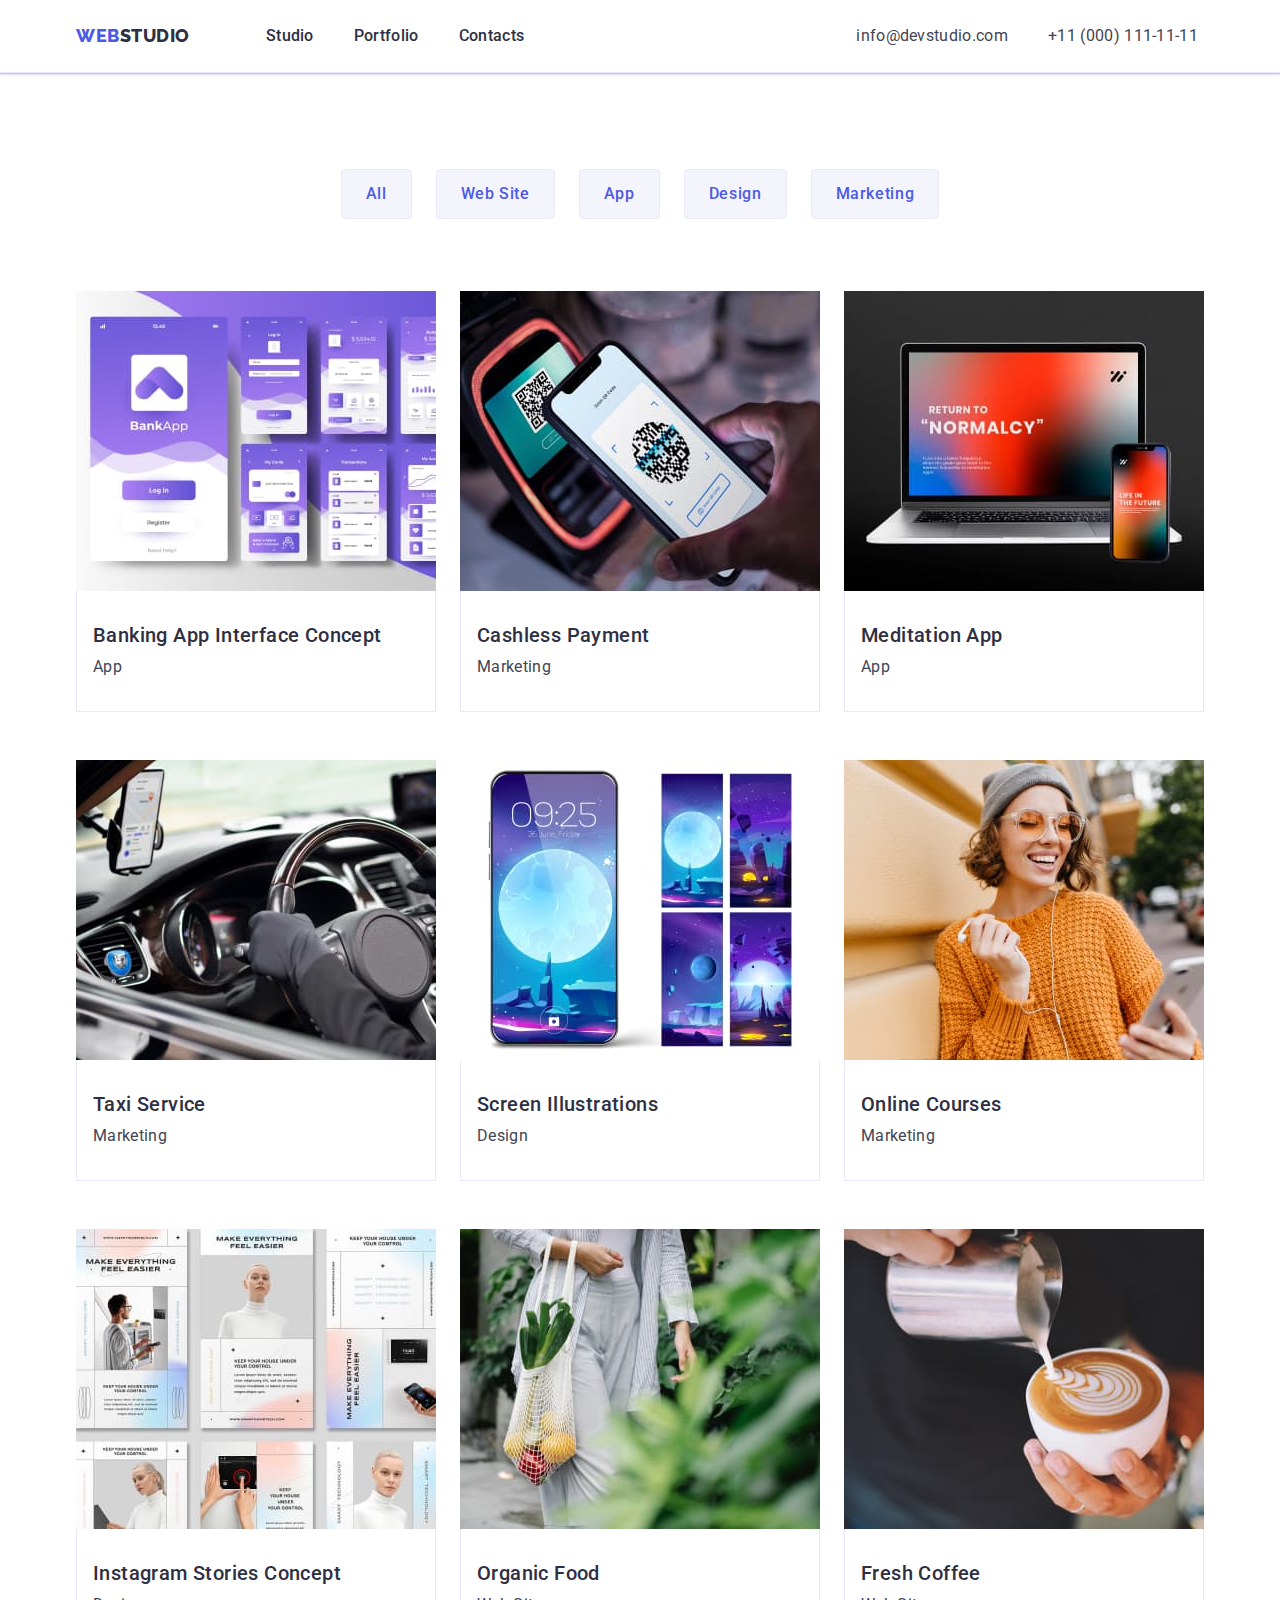
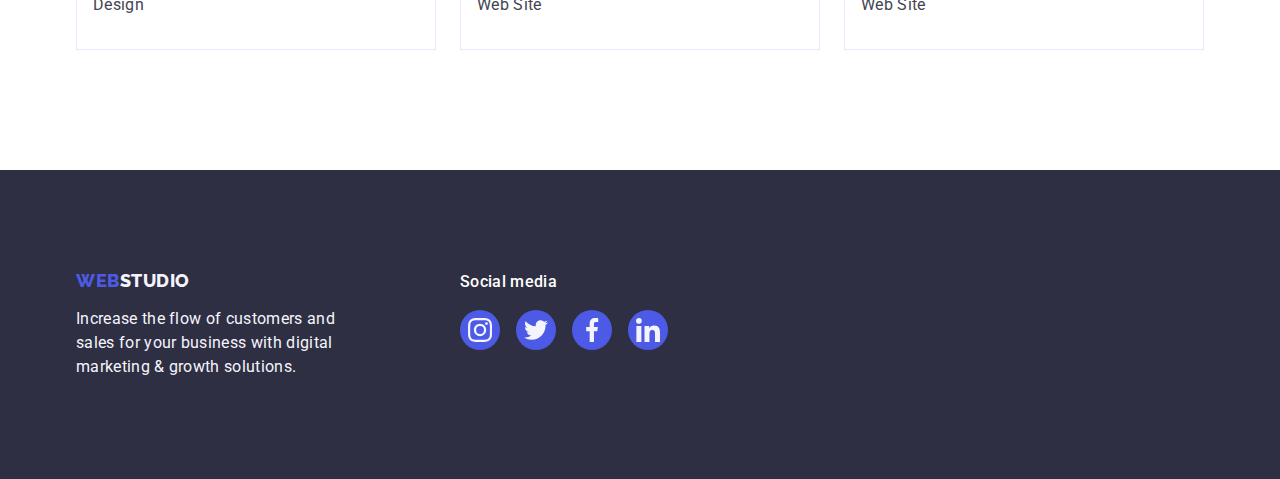
==== portfolio.html @ 57951b9c "finish" ====
<!DOCTYPE html>
<html lang="en">
  <head>
    <meta charset="UTF-8" />
    <meta http-equiv="X-UA-Compatible" content="IE=edge" />
    <meta name="viewport" content="width=device-width, initial-scale=1.0" />
    <title>Webstudio</title>
    <link rel="preconnect" href="https://fonts.googleapis.com" />
    <link rel="preconnect" href="https://fonts.gstatic.com" crossorigin />
    <link
      href="https://fonts.googleapis.com/css2?family=Montserrat:wght@400;700&family=Raleway:wght@800&family=Roboto:wght@400;500;700;900&display=swap"
      rel="stylesheet"/>
    <link
      rel="stylesheet"
      href="https://cdnjs.cloudflare.com/ajax/libs/modern-normalize/2.0.0/modern-normalize.min.css"/>
    <link rel="stylesheet" href="./css/styles.css" />
  </head>
  <body>
    <header class="header">
      <div class="header-all container">
        <nav class="header-nav">
          <a href="./index.html" class="logo link">WEB<span class="logo-studio-header">Studio</span></a>
          <ul class="menu-list list">
            <li>
              <a href="./index.html" class="menu link">Studio</a>
            </li>
            <li>
              <a href="./portfolio.html" class="menu link">Portfolio</a>
            </li>
            <li>
              <a href="" class="menu link">Contacts</a>
            </li>
          </ul>
        </nav>
        <address class="adress">
          <ul class="adress-list list">
            <li>
              <a href="mailto:info@devstudio.com" class="mail-tel link"
                >info@devstudio.com</a>
            </li>
            <li>
              <a href="tel:+110001111111" class="mail-tel link"
                >+11 (000) 111-11-11</a>
            </li>
          </ul>
        </address>
      </div>
    </header>
    <main>
      <section class="portfolio section">
        <div class="portfolio-all container">
          <h1 hidden class="visually-hidden">Portfolio</h1>
          <ul class="portfolio-list list">
            <li><button type="button" class="button-all">All</button></li>
            <li><button type="button" class="button-all">Web Site</button></li>
            <li><button type="button" class="button-all">App</button></li>
            <li><button type="button" class="button-all">Design</button></li>
            <li><button type="button" class="button-all">Marketing</button></li>
          </ul>
          <!--Images-->
          <ul class="portfolio-images-list list">
            <li class="images-portfolio">
              <a href="" class="images-link-portfolio link">
                <img src="./images/row1-img-1.jpg" alt="Banking" width="360" />
                <div class="services-all">
                  <h2 class="services">Banking App Interface Concept</h2>
                  <p class="services-text link">App</p>
                </div>
              </a>
            </li>
            <li class="images-portfolio">
              <a href="" class="images-link-portfolio link">
                <img src="./images/row1-img-2.jpg" alt="Cashless" width="360" />
                <div class="services-all">
                  <h2 class="services">Cashless Payment</h2>
                  <p class="services-text link">Marketing</p>
                </div>
              </a>
            </li>
            <li class="images-portfolio">
              <a href="" class="images-link-portfolio link">
                <img
                  src="./images/row1-img-3.jpg"
                  alt="Meditation"
                  width="360"/>
                <div class="services-all">
                  <h2 class="services">Meditation App</h2>
                  <p class="services-text link">App</p>
                </div>
              </a>
            </li>
            <li class="images-portfolio">
              <a href="" class="images-link-portfolio link">
                <img src="./images/row2-img-1.jpg" alt="Taxi" width="360" />
                <div class="services-all">
                  <h2 class="services">Taxi Service</h2>
                  <p class="services-text link">Marketing</p>
                </div>
              </a>
            </li>
            <li class="images-portfolio">
              <a href="" class="images-link-portfolio link">
                <img src="./images/row2-img-2.jpg" alt="Screen" width="360" />
                <div class="services-all">
                  <h2 class="services">Screen Illustrations</h2>
                  <p class="services-text link">Design</p>
                </div>
              </a>
            </li>
            <li class="images-portfolio">
              <a href="" class="images-link-portfolio link">
                <img src="./images/row2-img-3.jpg" alt="Courses" width="360" />
                <div class="services-all">
                  <h2 class="services">Online Courses</h2>
                  <p class="services-text link">Marketing</p>
                </div>
              </a>
            </li>
            <li class="images-portfolio">
              <a href="" class="images-link-portfolio link">
                <img
                  src="./images/row3-img-1.jpg"
                  alt="Instagram"
                  width="360"/>
                <div class="services-all">
                  <h2 class="services">Instagram Stories Concept</h2>
                  <p class="services-text link">Design</p>
                </div>
              </a>
            </li>
            <li class="images-portfolio">
              <a href="" class="images-link-portfolio link">
                <img src="./images/row3-img-2.jpg" alt="Food" width="360" />
                <div class="services-all">
                  <h2 class="services">Organic Food</h2>
                  <p class="services-text link">Web Site</p>
                </div>
              </a>
            </li>
            <li class="images-portfolio">
              <a href="" class="images-link-portfolio link">
                <img src="./images/row3-img-3.jpg" alt="Coffee" width="360" />
                <div class="services-all">
                  <h2 class="services">Fresh Coffee</h2>
                  <p class="services-text link">Web Site</p>
                </div>
              </a>
            </li>
          </ul>
        </div>
      </section>
    </main>
     <!--Footer-->
     <footer class="footer">
      <div class="footer-container container">
        <div class="main-footer">
        <a href="./index.html" class="logo-footer link"
          >WEB<span class="logo-studio">Studio</span></a>
        <p class="footer-text">
          Increase the flow of customers and sales for your business with
          digital marketing & growth solutions.
        </p>
      </div>
        <div class="footer-social">
          <p class="footer-paragraf">Social media</p>
          <ul class="social-list-footer list">
          <li class="social-list-iteam">
            <a href="" class="social-list-link-footer">
              <svg class="social-list-icons-footer" width="24" height="24">
                <use href="./images/icons.svg#instagram"></use>
              </svg>
            </a>
          </li>
          <li class="social-list-iteam">
            <a href="" class="social-list-link-footer">
              <svg class="social-list-icons-footer" width="24" height="24">
                <use href="./images/icons.svg#twitter"></use>
              </svg>
            </a>
          </li>
          <li class="social-list-iteam">
            <a href="" class="social-list-link-footer">
              <svg class="social-list-icons-footer" width="24" height="24">
                <use href="./images/icons.svg#facebook"></use>
              </svg>
            </a>
          </li>
          <li class="social-list-iteam">
            <a href="" class="social-list-link-footer">
              <svg class="social-list-icons-footer" width="24" height="24">
                <use href="./images/icons.svg#linkedin"></use>
              </svg>
            </a>
          </li>
        </ul>
      </div> 
     </div>
    </footer>
  </body>
</html>
---- css/styles.css ----
* {
    box-sizing: border-box;
}

body {
    font-family: 'Roboto', sans-serif;
    font-weight: 500;
    font-size: 16px;
    color: var(--paragraph-color);
    background-color: var(--text-color);
}

:root {
    --title-color: #404BBF;
    --text-color: #FFFFFF;
    --btn-color: #4d5ae5;
    --services-color: #2e2f42;
    --paragraph-color: #434455;
    --white-filler-color: #F4F4FD;
    --button-portfolio: #e7e9fc;
    --green-color:#31D0AA;
    --light-slate-color: #8E8F99;
}

p,
h1,
h2,
h3,
h4,
h5,
h6 {
    margin: 0;
}

ul,
ol {
    margin: 0;
    padding: 0;
}

.container {
    width: 1158px;
    padding: 0 15px;
    margin: 0 auto;
}

img {
    display: block;
}

.list {
    list-style: none;
}

.link {
    text-decoration: none;
}

.header {
    background-color: var(--text-color);
    margin: 0;
    border-bottom: 1px solid var(--button-portfolio);
    padding: 24px 0;
    box-shadow: 0px 2px 1px rgba(46, 47, 66, 0.08), 0px 1px 1px rgba(46, 47, 66, 0.16), 0px 1px 6px rgba(46, 47, 66, 0.08);
}

.header-all {
    display: flex;
}

.header-nav {
    display: flex;
    align-items: center;
}

.logo {
    font-family: 'Raleway', sans-serif;
    font-style: normal;
    font-weight: 800;
    font-size: 18px;
    line-height: 1.17;
    letter-spacing: 0.03em;
    text-transform: uppercase;
    color: var(--btn-color);
    margin-right: 76px;

}

.logo-studio-header {
    color: var(--services-color);
}

.logo-studio {
    color: var(--white-filler-color);
}

.menu-list {
    display: flex;
    gap: 40px;
}

.menu {
    font-weight: 500;
    font-size: 16px;
    line-height: 1.5;
    letter-spacing: 0.02em;
    color: var(--services-color);
     padding: 24px 0;
}

.adress-list {
    display: flex;
    gap: 40px;
}

.adress {
    font-style: normal;
    font-weight: 400;
    font-size: 16px;
    line-height: 1.5;
    letter-spacing: 0.02em;
    color: var(--paragraph-color);
    margin-left: 332px;
    
}

.mail-tel {
    color: var(--paragraph-color);
}

.menu:hover,
.menu:focus {
    color: var(--title-color);
}

.mail-tel:hover,
.mail-tel:focus {
    color: var(--title-color);
}

.section-hero {
    background-color: var(--services-color);
    padding: 188px 0;
    background-image: linear-gradient(rgba(46, 47, 66, 0.7), rgba(46, 47, 66, 0.7)), url("../images/people.jpg"); 
    background-repeat: no-repeat;
    background-position: center;
    background-size: cover;
    max-width: 1440px;
    margin: 0 auto;
}

.hero-list {
    display: flex;
    flex-direction: column;
    justify-content: center;
}

.hero {
    font-weight: 700;
    font-size: 56px;
    line-height: 1.07;
    text-align: center;
    letter-spacing: 0.02em;
    color: var(--text-color);
    max-width: 496px;
    margin: 0 auto;
    display: flex;
    flex-direction: column;
    justify-content: center;
}


.button {
    font-family: 'Roboto', sans-serif;
    font-style: normal;
    font-weight: 500;
    font-size: 16px;
    line-height: 1.5;
    display: flex;
    align-items: center;
    letter-spacing: 0.04em;
    color: var(--text-color);
    cursor: pointer;
    background-color: var(--btn-color);
    display: block;
    min-width: 169px;
    height: 56px;
    border: none;
    border-radius: 4px;
    gap: 10px;
    margin-top: 48px;
    margin: 48px auto;
}

.button:hover,
.button:focus {
    background-color: var(--title-color);
}

.visually-hidden {
    position: absolute;
    width: 1px;
    height: 1px;
    margin: -1px;
    border: 0;
    padding: 0;
    white-space: nowrap;
    clip-path: inset(100%);
    clip: rect(0 0 0 0);
    overflow: hidden;
}

.section-about-work {
    background-color: var(--text-color);
    padding: 120px 0;

}

.about-work-list {
    display: flex;
    gap: 24px;
}

.about-work-list-text {
    width: calc((100% - 72px) / 4);
}

.about-work {
    font-weight: 500;
    font-size: 20px;
    line-height: 1.2;
    letter-spacing: 0.02em;
    color: var(--services-color);
    margin-bottom: 8px;
}

.about-work-text {
    font-weight: 400;
    font-size: 16px;
    line-height: 1.5;
    letter-spacing: 0.02em;
    color: var(--paragraph-color);
}
.about-work-icons-link{
    display: flex;
    justify-content: center;
    align-items: center;
    height: 112px;
    background-color: var(--white-filler-color);
    margin-bottom: 8px;
    border-radius: 4px;
}

.section-work {
    background-color: var(--text-color);
    padding-bottom: 120px;

}

.work-all {
    display: flex;
    flex-direction: column;
    justify-content: center;
}

.work {
    font-weight: 700;
    font-size: 36px;
    line-height: 1.11;
    text-align: center;
    letter-spacing: 0.02em;
    text-transform: capitalize;
    color: var(--services-color);
    margin-bottom: 72px;
}

.work-list {
    display: flex;
    gap: 24px;
}

.work-images {
    width: calc((100% - 48px) / 3);
}

.section-team {
    background-color: var(--white-filler-color);
    padding: 120px 0;
}

.team-all {
    display: flex;
    flex-direction: column;
    justify-content: center;
}

.team-photo-list {
    display: flex;
    gap: 24px;
}

.team-photo {
    background-color: var(--text-color);
    width: calc((100% - 72px) / 4);
    border-radius: 0px 0px 4px 4px;
    box-shadow:  0px 1px 6px rgba(46, 47, 66, 0.08), 0px 1px 1px rgba(46, 47, 66, 0.16), 0px 2px 1px rgba(46, 47, 66, 0.08);
}

.team {
    font-weight: 700;
    font-size: 36px;
    line-height: 1.11;
    letter-spacing: 0.02em;
    text-align: center;
    text-transform: capitalize;
    color: var(--services-color);
    margin-bottom: 72px;
    text-align: center;
}

.worker-name {
    font-weight: 500;
    font-size: 20px;
    line-height: 1.2;
    letter-spacing: 0.02em;
    color: var(--services-color);
    text-align: center;
    margin-bottom: 8px;
}

.profession {
    font-weight: 400;
    font-size: 16px;
    line-height: 1.5;
    letter-spacing: 0.02em;
    color: var(--paragraph-color);
    text-align: center;
}

.worker-all {
    padding: 32px 0px;
}
.social-list{
    display: flex;
    justify-content: center;
    gap: 24px;
    margin-top: 8px;
}
.social-list-link{
    display: flex;
    justify-content: center;
    align-items: center;
    width: 40px;
    height: 40px;
    border-radius: 50%;
    background-color: var(--btn-color);
}
.social-list-link:hover,
.social-list-link:focus{
    background-color: var(--title-color);
}
.social-list-icons{
    fill: var(--white-filler-color);
}
.footer {
    display: flex;
    background-color: var(--services-color);
    padding: 100px 0;
    
}
.footer-container{
    display: flex;
    align-items: baseline;
}

.logo-footer {
    font-family: 'Raleway', sans-serif;
    font-style: normal;
    font-weight: 800;
    font-size: 18px;
    line-height: 1.17;
    letter-spacing: 0.03em;
    text-transform: uppercase;
    color: var(--btn-color);
    margin-right: 76px;
    display: inline-block;
    margin-bottom: 16px;
}

.footer-text {
    font-weight: 400;
    font-size: 16px;
    line-height: 1.5;
    letter-spacing: 0.02em;
    color: var(--white-filler-color);
    max-width: 264px;
}
.footer-paragraf{
    font-weight: 500;
    font-size: 16px;
    line-height: 1.5;
    letter-spacing: 0.02em;
    color: var(--text-color);
    margin-bottom: 16px;
}

.footer-social{
    display: block;
    max-width: 208px;
    max-height: 80px;
}
.social-list-footer{
    display: flex;
    justify-content: center;
    gap: 16px;
    margin-top: 16px;
}
.social-list-link-footer{
    display: flex;
    justify-content: center;
    align-items: center;
    width: 40px;
    height: 40px;
    border-radius: 50%;
    background-color: var(--btn-color);
}
.social-list-link-footer:hover,
.social-list-link-footer:focus{
    background-color: var(--green-color);
}
.social-list-icons-footer{
    fill: var(--white-filler-color);
}
.main-footer{
    display: block;
    max-width:264px ;
    max-height: 112px;
    margin-right: 120px;
}
.portfolio {
    padding: 96px 0 120px;
}

.portfolio-all {
    display: flex;
    flex-direction: column;
}

.portfolio-list {
    display: flex;
    justify-content: center;
    gap: 24px;
    margin-bottom: 72px;
}

.button-all {
    font-family: "Roboto", sans-serif;
    font-size: 16px;
    line-height: 1.5;
    letter-spacing: 0.04em;
    color: var(--btn-color);
    cursor: pointer;
    font-weight: 500;
    background-color: var(--white-filler-color);
    padding: 12px 24px;
    border: 1px solid var(--button-portfolio);
    border-radius: 4px;
}

.button-all:hover,
.button-all:focus {
    color: var(--text-color);
    background-color: var(--title-color);
    border: 1px solid transparent;
    box-shadow: 0px 3px 1px rgba(0, 0, 0, 0.1), 0px 2px 1px rgba(0, 0, 0, 0.08), 0px 2px 2px rgba(0, 0, 0, 0.12);
}
.portfolio-images-list {
    display: flex;
    flex-wrap: wrap;
    column-gap: 24px;
    row-gap: 48px;
}
.images-link-portfolio{
    display: block;
}
.images-link-portfolio:hover,
.images-link-portfolio:focus{
    box-shadow: 0px 1px 6px rgba(46, 47, 66, 0.08), 0px 1px 1px rgba(46, 47, 66, 0.16), 0px 2px 1px rgba(46, 47, 66, 0.08); 

}
.images-portfolio {
    width: calc((100% - 48px) / 3);
}
.services-all {
    padding: 32px 16px;
    border: 1px solid var(--button-portfolio);
    border-top: none;
}
.services {
    font-weight: 500;
    font-size: 20px;
    line-height: 1.2;
    letter-spacing: 0.02em;
    color: var(--services-color);
    margin-bottom: 8px;
}

.services-text {
    font-weight: 400;
    font-size: 16px;
    line-height: 1.5;
    letter-spacing: 0.02em;
    color: var(--paragraph-color);
}
.customers-section{
    padding: 120px 0;
    background-color: var(--text-color);
}
.customers-list{
    display: flex;
    gap: 24px;
}
.customers-link-all{
    width: calc((100% - 120px) / 6);
    height: 88px;
    background-color: var(--text-color);  
}
.customers-link{
    display: flex;
    justify-content: center;
    align-items: center;
    width: 100%;
    height: 100%;
    border: 1px solid var(--light-slate-color); 
    border-radius: 4px;
    color: var(--light-slate-color);
}
.customers-icons{
    fill: currentColor;
    
}
.customers-icons:focus,
.customers-icons:hover{
    fill: var(--title-color);
}
.customers-link:hover,
.customers-link:focus{
    border: 1px solid var(--title-color);
    color: var(--title-color);

}

.title-customers{
    margin-bottom: 72px;
}
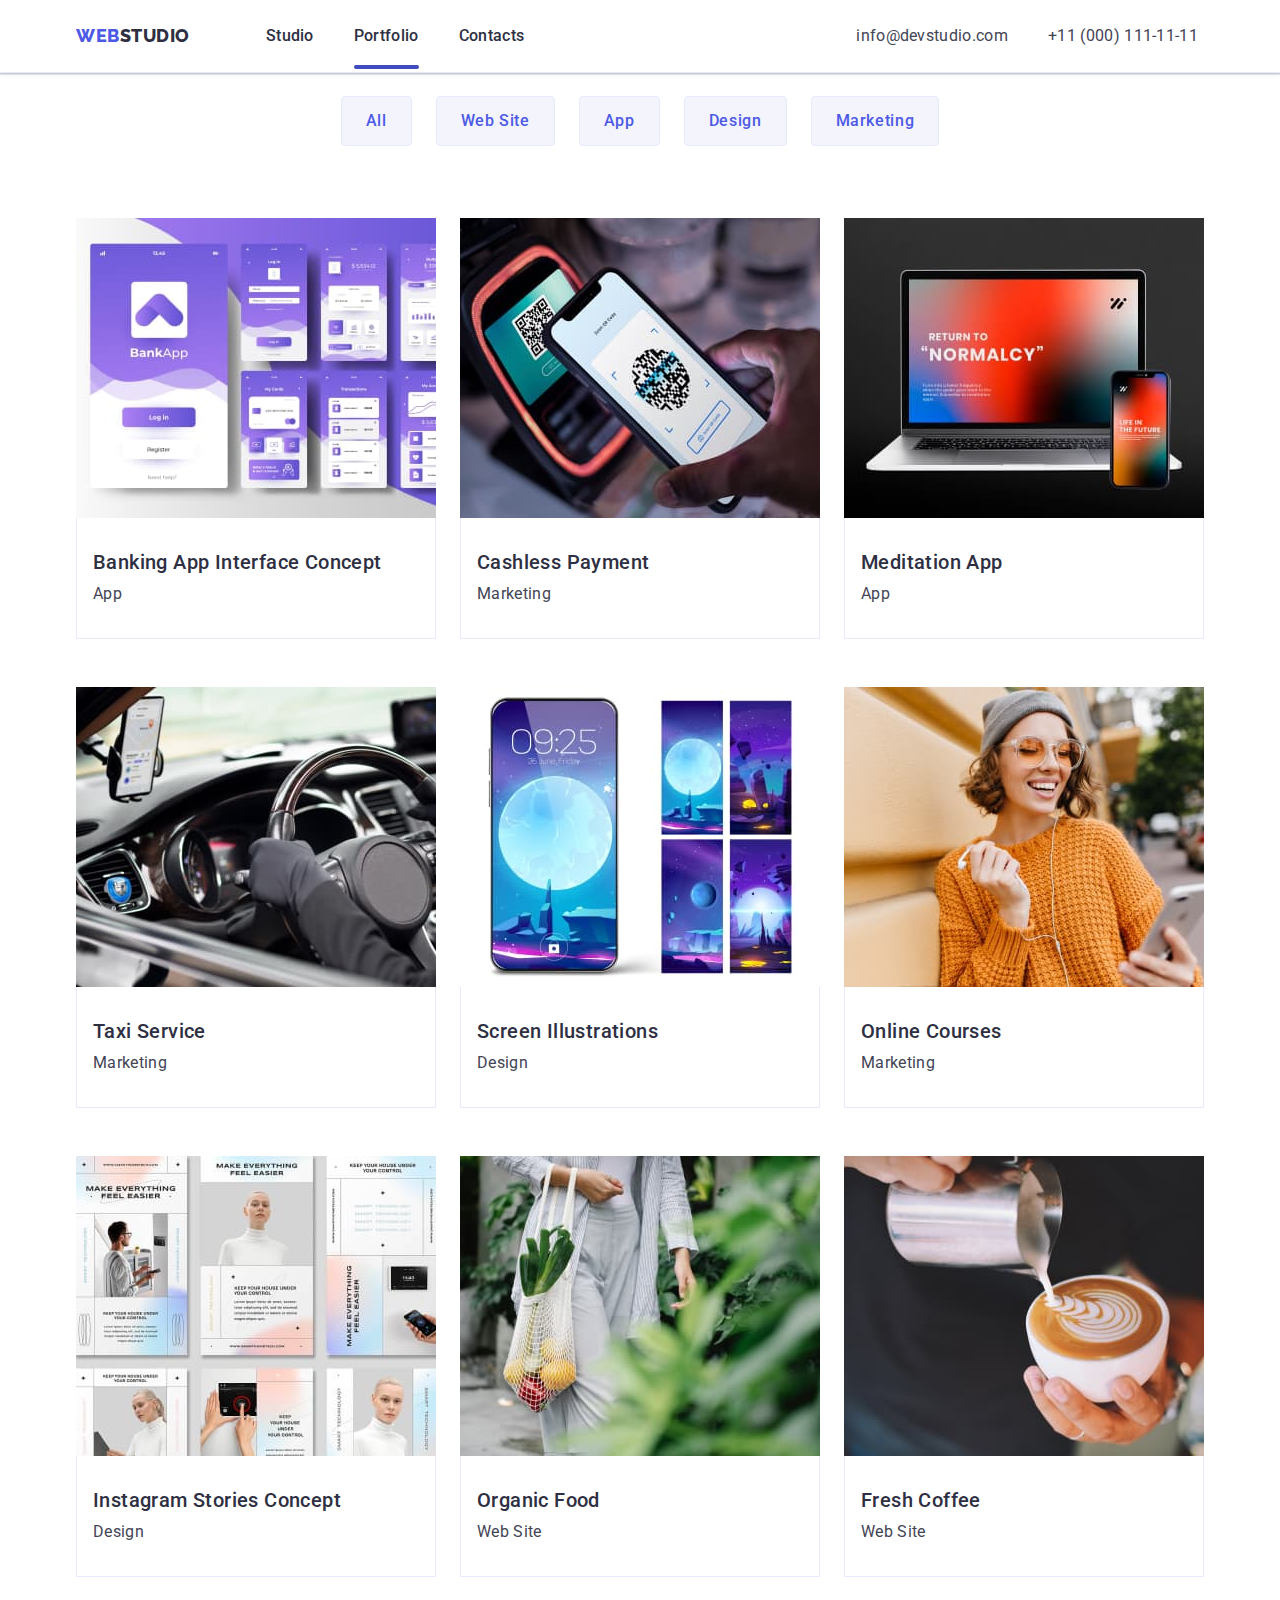
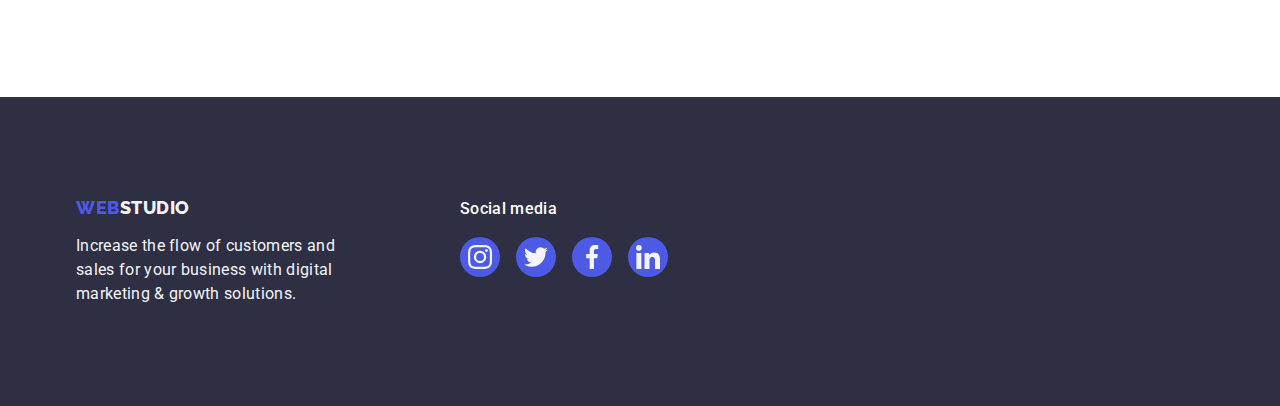
==== commit b1500603: "finish" ====
--- a/portfolio.html
+++ b/portfolio.html
@@ -25,7 +25,7 @@
               <a href="./index.html" class="menu link">Studio</a>
             </li>
             <li>
-              <a href="./portfolio.html" class="menu link">Portfolio</a>
+              <a href="./portfolio.html" class="menu menu-linea link">Portfolio</a>
             </li>
             <li>
               <a href="" class="menu link">Contacts</a>
@@ -61,7 +61,10 @@
           <ul class="portfolio-images-list list">
             <li class="images-portfolio">
               <a href="" class="images-link-portfolio link">
-                <img src="./images/row1-img-1.jpg" alt="Banking" width="360" />
+                <div class="images-wraper"><img src="./images/row1-img-1.jpg" alt="Banking" width="360" />
+                  <p class="overlay">
+                    14 Stylish and User-Friendly App Design Concepts · Task Manager App · Calorie Tracker App · Exotic Fruit Ecommerce App · Cloud Storage App</p>
+                </div>
                 <div class="services-all">
                   <h2 class="services">Banking App Interface Concept</h2>
                   <p class="services-text link">App</p>
@@ -70,7 +73,9 @@
             </li>
             <li class="images-portfolio">
               <a href="" class="images-link-portfolio link">
-                <img src="./images/row1-img-2.jpg" alt="Cashless" width="360" />
+                <div class="images-wraper"><img src="./images/row1-img-2.jpg" alt="Cashless" width="360" />
+                 <p class="overlay">
+                    14 Stylish and User-Friendly App Design Concepts · Task Manager App · Calorie Tracker App · Exotic Fruit Ecommerce App · Cloud Storage App</p></div>
                 <div class="services-all">
                   <h2 class="services">Cashless Payment</h2>
                   <p class="services-text link">Marketing</p>
@@ -79,10 +84,12 @@
             </li>
             <li class="images-portfolio">
               <a href="" class="images-link-portfolio link">
-                <img
+                <div class="images-wraper"><img
                   src="./images/row1-img-3.jpg"
                   alt="Meditation"
                   width="360"/>
+                  <p class="overlay">
+                    14 Stylish and User-Friendly App Design Concepts · Task Manager App · Calorie Tracker App · Exotic Fruit Ecommerce App · Cloud Storage App</p></div>
                 <div class="services-all">
                   <h2 class="services">Meditation App</h2>
                   <p class="services-text link">App</p>
@@ -91,7 +98,9 @@
             </li>
             <li class="images-portfolio">
               <a href="" class="images-link-portfolio link">
-                <img src="./images/row2-img-1.jpg" alt="Taxi" width="360" />
+                <div class="images-wraper"><img src="./images/row2-img-1.jpg" alt="Taxi" width="360" />
+                <p class="overlay">
+                    14 Stylish and User-Friendly App Design Concepts · Task Manager App · Calorie Tracker App · Exotic Fruit Ecommerce App · Cloud Storage App</p></div>
                 <div class="services-all">
                   <h2 class="services">Taxi Service</h2>
                   <p class="services-text link">Marketing</p>
@@ -100,7 +109,9 @@
             </li>
             <li class="images-portfolio">
               <a href="" class="images-link-portfolio link">
-                <img src="./images/row2-img-2.jpg" alt="Screen" width="360" />
+                <div class="images-wraper"><img src="./images/row2-img-2.jpg" alt="Screen" width="360" />
+                <p class="overlay">
+                    14 Stylish and User-Friendly App Design Concepts · Task Manager App · Calorie Tracker App · Exotic Fruit Ecommerce App · Cloud Storage App</p></div>
                 <div class="services-all">
                   <h2 class="services">Screen Illustrations</h2>
                   <p class="services-text link">Design</p>
@@ -109,7 +120,9 @@
             </li>
             <li class="images-portfolio">
               <a href="" class="images-link-portfolio link">
-                <img src="./images/row2-img-3.jpg" alt="Courses" width="360" />
+                <div class="images-wraper"><img src="./images/row2-img-3.jpg" alt="Courses" width="360" />
+                <p class="overlay">
+                    14 Stylish and User-Friendly App Design Concepts · Task Manager App · Calorie Tracker App · Exotic Fruit Ecommerce App · Cloud Storage App</p></div>
                 <div class="services-all">
                   <h2 class="services">Online Courses</h2>
                   <p class="services-text link">Marketing</p>
@@ -118,10 +131,12 @@
             </li>
             <li class="images-portfolio">
               <a href="" class="images-link-portfolio link">
-                <img
+                <div class="images-wraper"><img
                   src="./images/row3-img-1.jpg"
                   alt="Instagram"
                   width="360"/>
+                  <p class="overlay">
+                    14 Stylish and User-Friendly App Design Concepts · Task Manager App · Calorie Tracker App · Exotic Fruit Ecommerce App · Cloud Storage App</p></div>
                 <div class="services-all">
                   <h2 class="services">Instagram Stories Concept</h2>
                   <p class="services-text link">Design</p>
@@ -130,7 +145,9 @@
             </li>
             <li class="images-portfolio">
               <a href="" class="images-link-portfolio link">
-                <img src="./images/row3-img-2.jpg" alt="Food" width="360" />
+                <div class="images-wraper"><img src="./images/row3-img-2.jpg" alt="Food" width="360" />
+                <p class="overlay">
+                    14 Stylish and User-Friendly App Design Concepts · Task Manager App · Calorie Tracker App · Exotic Fruit Ecommerce App · Cloud Storage App</p></div>
                 <div class="services-all">
                   <h2 class="services">Organic Food</h2>
                   <p class="services-text link">Web Site</p>
@@ -139,7 +156,9 @@
             </li>
             <li class="images-portfolio">
               <a href="" class="images-link-portfolio link">
-                <img src="./images/row3-img-3.jpg" alt="Coffee" width="360" />
+                <div class="images-wraper"><img src="./images/row3-img-3.jpg" alt="Coffee" width="360" />
+                <p class="overlay">
+                    14 Stylish and User-Friendly App Design Concepts · Task Manager App · Calorie Tracker App · Exotic Fruit Ecommerce App · Cloud Storage App</p></div>
                 <div class="services-all">
                   <h2 class="services">Fresh Coffee</h2>
                   <p class="services-text link">Web Site</p>
--- a/css/styles.css
+++ b/css/styles.css
@@ -1,7 +1,6 @@
 * {
     box-sizing: border-box;
 }
-
 body {
     font-family: 'Roboto', sans-serif;
     font-weight: 500;
@@ -9,7 +8,6 @@
     color: var(--paragraph-color);
     background-color: var(--text-color);
 }
-
 :root {
     --title-color: #404BBF;
     --text-color: #FFFFFF;
@@ -20,8 +18,9 @@
     --button-portfolio: #e7e9fc;
     --green-color:#31D0AA;
     --light-slate-color: #8E8F99;
-}
-
+    --modal-background-color:#FCFCFC;
+    --transition-duration-and-func:250ms cubic-bezier(0.4, 0, 0.2, 1);
+}
 p,
 h1,
 h2,
@@ -31,48 +30,44 @@
 h6 {
     margin: 0;
 }
-
 ul,
 ol {
     margin: 0;
     padding: 0;
 }
-
 .container {
     width: 1158px;
     padding: 0 15px;
     margin: 0 auto;
 }
-
 img {
     display: block;
 }
-
 .list {
     list-style: none;
 }
-
 .link {
     text-decoration: none;
 }
-
+/* Header*/
 .header {
+    position: absolute;
+    width: 100%;
+    top: 0;
+    left: 0;
     background-color: var(--text-color);
     margin: 0;
     border-bottom: 1px solid var(--button-portfolio);
     padding: 24px 0;
     box-shadow: 0px 2px 1px rgba(46, 47, 66, 0.08), 0px 1px 1px rgba(46, 47, 66, 0.16), 0px 1px 6px rgba(46, 47, 66, 0.08);
 }
-
 .header-all {
     display: flex;
 }
-
 .header-nav {
     display: flex;
     align-items: center;
 }
-
 .logo {
     font-family: 'Raleway', sans-serif;
     font-style: normal;
@@ -83,36 +78,43 @@
     text-transform: uppercase;
     color: var(--btn-color);
     margin-right: 76px;
-
-}
-
+}
 .logo-studio-header {
     color: var(--services-color);
 }
-
 .logo-studio {
     color: var(--white-filler-color);
 }
-
 .menu-list {
     display: flex;
     gap: 40px;
 }
-
 .menu {
+    position: relative;
     font-weight: 500;
     font-size: 16px;
     line-height: 1.5;
     letter-spacing: 0.02em;
     color: var(--services-color);
-     padding: 24px 0;
-}
-
+    padding: 24px 0;
+    transition: color var(--transition-duration-and-func);
+}
+.menu-linea::after{
+  content: "";
+  width: 100%;
+  height: 4px;
+  position: absolute;
+  left: 0;
+  bottom: 0;
+  display: block;
+  background-color: var(--title-color);
+  border-radius: 2px;
+  margin-top: 24px;
+}
 .adress-list {
     display: flex;
     gap: 40px;
 }
-
 .adress {
     font-style: normal;
     font-weight: 400;
@@ -120,24 +122,21 @@
     line-height: 1.5;
     letter-spacing: 0.02em;
     color: var(--paragraph-color);
-    margin-left: 332px;
-    
-}
-
+    margin-left: 332px;    
+}
 .mail-tel {
     color: var(--paragraph-color);
-}
-
+    transition: color var(--transition-duration-and-func);
+}
 .menu:hover,
 .menu:focus {
     color: var(--title-color);
 }
-
 .mail-tel:hover,
 .mail-tel:focus {
     color: var(--title-color);
 }
-
+/* Hero*/
 .section-hero {
     background-color: var(--services-color);
     padding: 188px 0;
@@ -148,13 +147,11 @@
     max-width: 1440px;
     margin: 0 auto;
 }
-
 .hero-list {
     display: flex;
     flex-direction: column;
     justify-content: center;
 }
-
 .hero {
     font-weight: 700;
     font-size: 56px;
@@ -168,8 +165,6 @@
     flex-direction: column;
     justify-content: center;
 }
-
-
 .button {
     font-family: 'Roboto', sans-serif;
     font-style: normal;
@@ -190,13 +185,13 @@
     gap: 10px;
     margin-top: 48px;
     margin: 48px auto;
-}
-
+    transition: background-color var(--transition-duration-and-func);
+}
 .button:hover,
 .button:focus {
     background-color: var(--title-color);
 }
-
+/*Section 1*/
 .visually-hidden {
     position: absolute;
     width: 1px;
@@ -209,22 +204,17 @@
     clip: rect(0 0 0 0);
     overflow: hidden;
 }
-
 .section-about-work {
     background-color: var(--text-color);
     padding: 120px 0;
-
-}
-
+}
 .about-work-list {
     display: flex;
     gap: 24px;
 }
-
 .about-work-list-text {
     width: calc((100% - 72px) / 4);
 }
-
 .about-work {
     font-weight: 500;
     font-size: 20px;
@@ -233,7 +223,6 @@
     color: var(--services-color);
     margin-bottom: 8px;
 }
-
 .about-work-text {
     font-weight: 400;
     font-size: 16px;
@@ -250,19 +239,16 @@
     margin-bottom: 8px;
     border-radius: 4px;
 }
-
+/* Section 2*/
 .section-work {
     background-color: var(--text-color);
     padding-bottom: 120px;
-
-}
-
+}
 .work-all {
     display: flex;
     flex-direction: column;
     justify-content: center;
 }
-
 .work {
     font-weight: 700;
     font-size: 36px;
@@ -273,27 +259,23 @@
     color: var(--services-color);
     margin-bottom: 72px;
 }
-
 .work-list {
     display: flex;
     gap: 24px;
 }
-
 .work-images {
     width: calc((100% - 48px) / 3);
 }
-
+/* Section 3*/
 .section-team {
     background-color: var(--white-filler-color);
     padding: 120px 0;
 }
-
 .team-all {
     display: flex;
     flex-direction: column;
     justify-content: center;
 }
-
 .team-photo-list {
     display: flex;
     gap: 24px;
@@ -305,7 +287,6 @@
     border-radius: 0px 0px 4px 4px;
     box-shadow:  0px 1px 6px rgba(46, 47, 66, 0.08), 0px 1px 1px rgba(46, 47, 66, 0.16), 0px 2px 1px rgba(46, 47, 66, 0.08);
 }
-
 .team {
     font-weight: 700;
     font-size: 36px;
@@ -317,7 +298,6 @@
     margin-bottom: 72px;
     text-align: center;
 }
-
 .worker-name {
     font-weight: 500;
     font-size: 20px;
@@ -327,7 +307,6 @@
     text-align: center;
     margin-bottom: 8px;
 }
-
 .profession {
     font-weight: 400;
     font-size: 16px;
@@ -336,7 +315,6 @@
     color: var(--paragraph-color);
     text-align: center;
 }
-
 .worker-all {
     padding: 32px 0px;
 }
@@ -354,6 +332,7 @@
     height: 40px;
     border-radius: 50%;
     background-color: var(--btn-color);
+    transition: background-color var(--transition-duration-and-func); 
 }
 .social-list-link:hover,
 .social-list-link:focus{
@@ -362,17 +341,57 @@
 .social-list-icons{
     fill: var(--white-filler-color);
 }
+/*Section 4*/
+.customers-section{
+    padding: 120px 0;
+    background-color: var(--text-color);
+}
+.customers-list{
+    display: flex;
+    gap: 24px;
+}
+.customers-link-all{
+    width: calc((100% - 120px) / 6);
+    height: 88px;
+    background-color: var(--text-color);  
+}
+.customers-link{
+    display: flex;
+    justify-content: center;
+    align-items: center;
+    width: 100%;
+    height: 100%;
+    border: 1px solid var(--light-slate-color); 
+    border-radius: 4px;
+    color: var(--light-slate-color);
+    transition: border var(--transition-duration-and-func), color var(--transition-duration-and-func);
+}
+.customers-icons{
+    fill: currentColor;
+    transition: fill var(--transition-duration-and-func);  
+}
+.customers-icons:focus,
+.customers-icons:hover{
+    fill: var(--title-color);
+}
+.customers-link:hover,
+.customers-link:focus{
+    border: 1px solid var(--title-color);
+    color: var(--title-color);
+}
+.title-customers{
+    margin-bottom: 72px;
+}
+/*Footer*/
 .footer {
     display: flex;
     background-color: var(--services-color);
-    padding: 100px 0;
-    
+    padding: 100px 0;   
 }
 .footer-container{
     display: flex;
     align-items: baseline;
 }
-
 .logo-footer {
     font-family: 'Raleway', sans-serif;
     font-style: normal;
@@ -386,7 +405,6 @@
     display: inline-block;
     margin-bottom: 16px;
 }
-
 .footer-text {
     font-weight: 400;
     font-size: 16px;
@@ -403,7 +421,6 @@
     color: var(--text-color);
     margin-bottom: 16px;
 }
-
 .footer-social{
     display: block;
     max-width: 208px;
@@ -423,6 +440,7 @@
     height: 40px;
     border-radius: 50%;
     background-color: var(--btn-color);
+    transition: background-color var(--transition-duration-and-func);
 }
 .social-list-link-footer:hover,
 .social-list-link-footer:focus{
@@ -437,22 +455,21 @@
     max-height: 112px;
     margin-right: 120px;
 }
+/*Portfolio*/
 .portfolio {
     padding: 96px 0 120px;
 }
-
 .portfolio-all {
     display: flex;
     flex-direction: column;
 }
-
 .portfolio-list {
     display: flex;
     justify-content: center;
     gap: 24px;
     margin-bottom: 72px;
 }
-
+/*Portfolio buttons*/
 .button-all {
     font-family: "Roboto", sans-serif;
     font-size: 16px;
@@ -465,8 +482,8 @@
     padding: 12px 24px;
     border: 1px solid var(--button-portfolio);
     border-radius: 4px;
-}
-
+    transition: color var(--transition-duration-and-func), background-color var(--transition-duration-and-func), border var(--transition-duration-and-func), box-shadow var(--transition-duration-and-func);
+}
 .button-all:hover,
 .button-all:focus {
     color: var(--text-color);
@@ -474,6 +491,7 @@
     border: 1px solid transparent;
     box-shadow: 0px 3px 1px rgba(0, 0, 0, 0.1), 0px 2px 1px rgba(0, 0, 0, 0.08), 0px 2px 2px rgba(0, 0, 0, 0.12);
 }
+/*Portfolio images*/
 .portfolio-images-list {
     display: flex;
     flex-wrap: wrap;
@@ -482,11 +500,15 @@
 }
 .images-link-portfolio{
     display: block;
+    transition: box-shadow var(--transition-duration-and-func);
 }
 .images-link-portfolio:hover,
 .images-link-portfolio:focus{
     box-shadow: 0px 1px 6px rgba(46, 47, 66, 0.08), 0px 1px 1px rgba(46, 47, 66, 0.16), 0px 2px 1px rgba(46, 47, 66, 0.08); 
-
+}
+.images-link-portfolio:hover .overlay,
+.images-link-portfolio:focus .overlay{
+    transform: translate(0, 0);
 }
 .images-portfolio {
     width: calc((100% - 48px) / 3);
@@ -504,7 +526,6 @@
     color: var(--services-color);
     margin-bottom: 8px;
 }
-
 .services-text {
     font-weight: 400;
     font-size: 16px;
@@ -512,44 +533,74 @@
     letter-spacing: 0.02em;
     color: var(--paragraph-color);
 }
-.customers-section{
-    padding: 120px 0;
-    background-color: var(--text-color);
-}
-.customers-list{
-    display: flex;
-    gap: 24px;
-}
-.customers-link-all{
-    width: calc((100% - 120px) / 6);
-    height: 88px;
-    background-color: var(--text-color);  
-}
-.customers-link{
-    display: flex;
-    justify-content: center;
-    align-items: center;
+.images-wraper{
+    position: relative;
+    overflow: hidden;
+}
+.overlay{
+    position: absolute;
+    left: 0;
+    top: 0;
     width: 100%;
     height: 100%;
-    border: 1px solid var(--light-slate-color); 
-    border-radius: 4px;
-    color: var(--light-slate-color);
-}
-.customers-icons{
-    fill: currentColor;
-    
-}
-.customers-icons:focus,
-.customers-icons:hover{
-    fill: var(--title-color);
-}
-.customers-link:hover,
-.customers-link:focus{
-    border: 1px solid var(--title-color);
-    color: var(--title-color);
-
-}
-
-.title-customers{
-    margin-bottom: 72px;
-}
+    overflow: auto;
+    background-color: var(--btn-color);
+    font-size: 16px;
+    color: var(--white-filler-color);
+    padding: 40px 32px 164px 32px;
+    transform: translate(0, 100%);
+    transition: transform var(--transition-duration-and-func);
+}
+/* Modal */
+.backdrop{
+    position: fixed;
+    top: 0;
+    left: 0;
+    z-index: 100;
+    width: 100%;
+    height: 100%;
+    background-color: rgba(46, 47, 66, 0.4);
+    transition: opacity var(--transition-duration-and-func), visibility var(--transition-duration-and-func);
+}
+.backdrop.is-hidden{
+    opacity: 0;
+    visibility: hidden;
+    pointer-events: none;
+}
+.modal{
+    position: absolute;
+    top: 50%;
+    left: 50%;
+    transform: translate(-50%, -50%);
+    width: 408px ;
+    height: 584px ;
+    background-color: var(--modal-background-color);
+}
+.modal-close-btn{
+    position: absolute;
+    top: 24px;
+    right: 24px;
+    display: flex;
+    justify-content: center;
+    align-items: center;
+    width: 24px;
+    height: 24px;
+    border-radius: 50%;
+    background-color: var(--button-portfolio);
+    border: 1px solid  rgba(0, 0, 0, 0.1);
+    padding: 0;
+    cursor: pointer;
+    transition: border-color var(--transition-duration-and-func);  
+}
+.modal-close-btn-icon{
+    fill: var(--services-color);
+    transition: fill var(--transition-duration-and-func);
+}
+.modal-close-btn:hover,
+.modal-close-btn:focus{
+    background-color: var(--title-color);
+}
+.modal-close-btn:hover .modal-close-btn-icon,
+.modal-close-btn:focus .modal-close-btn-icon{
+    fill: var(--text-color);    
+}
